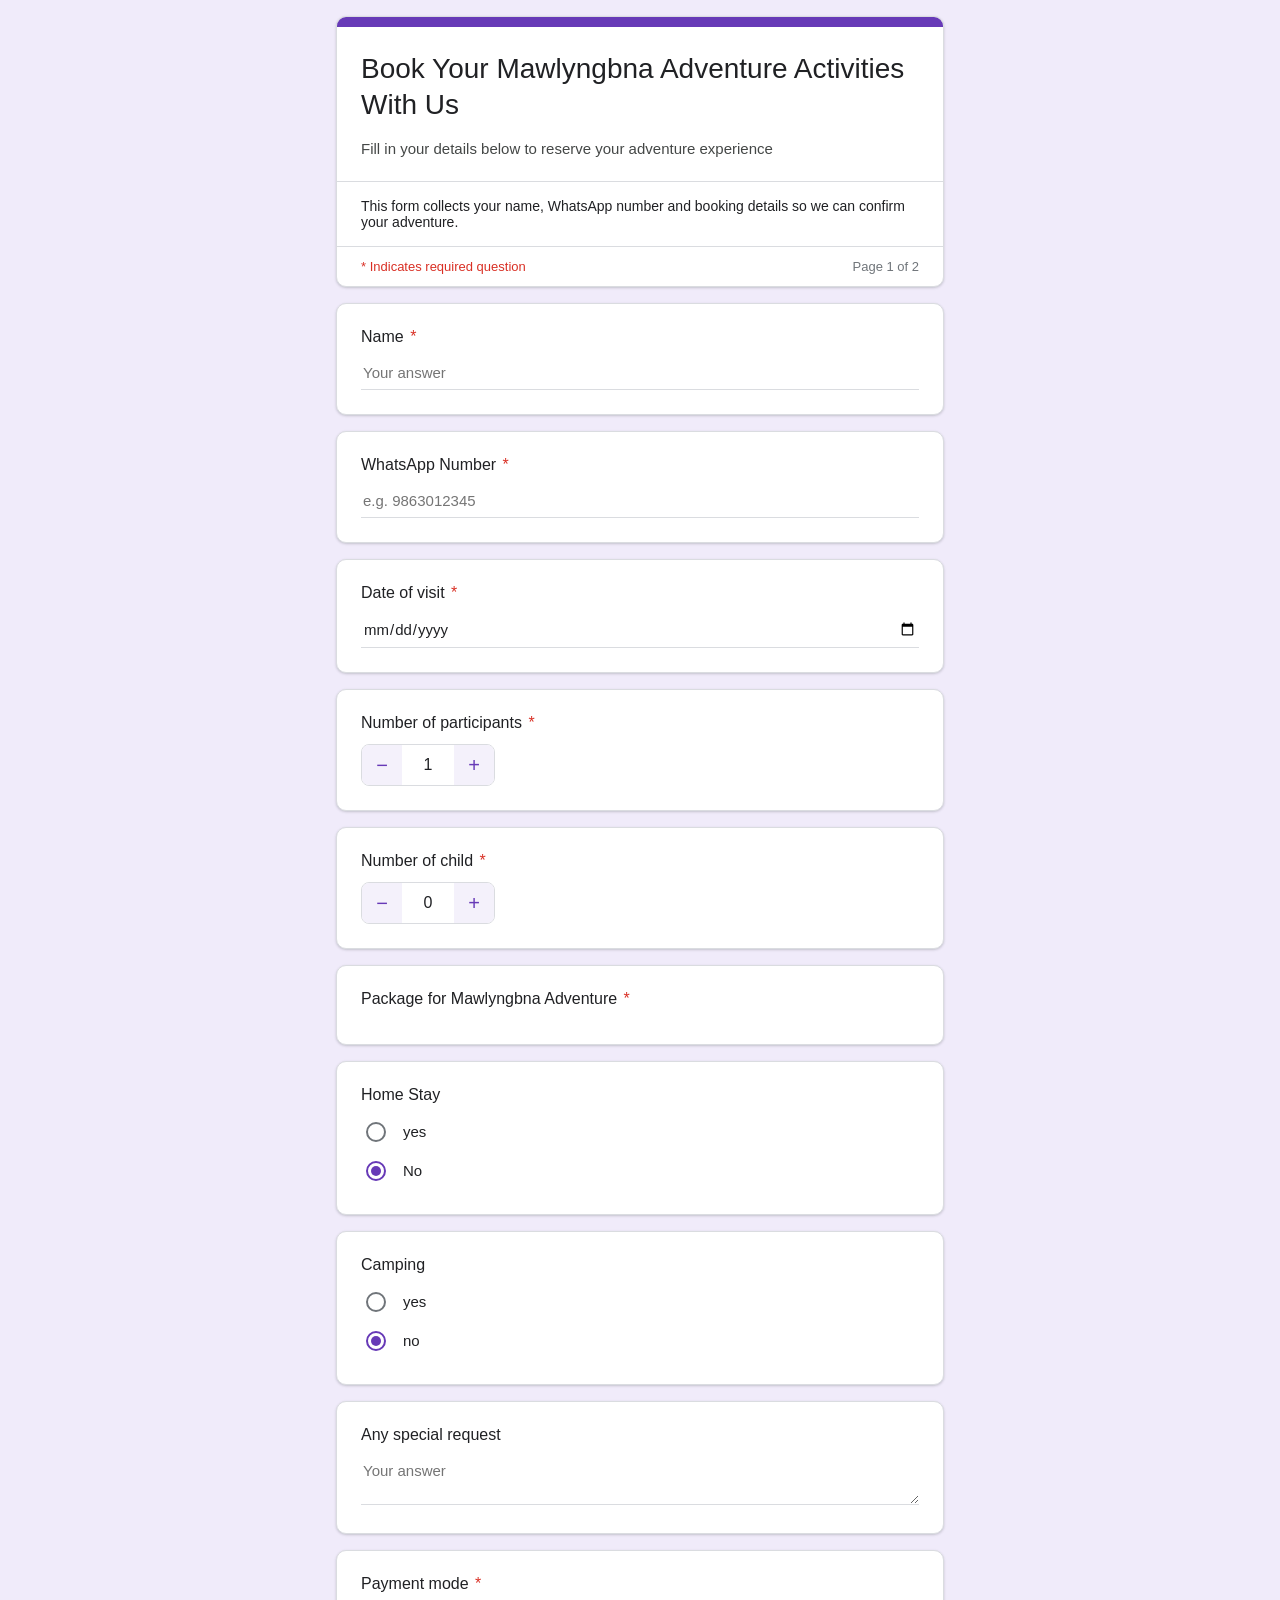
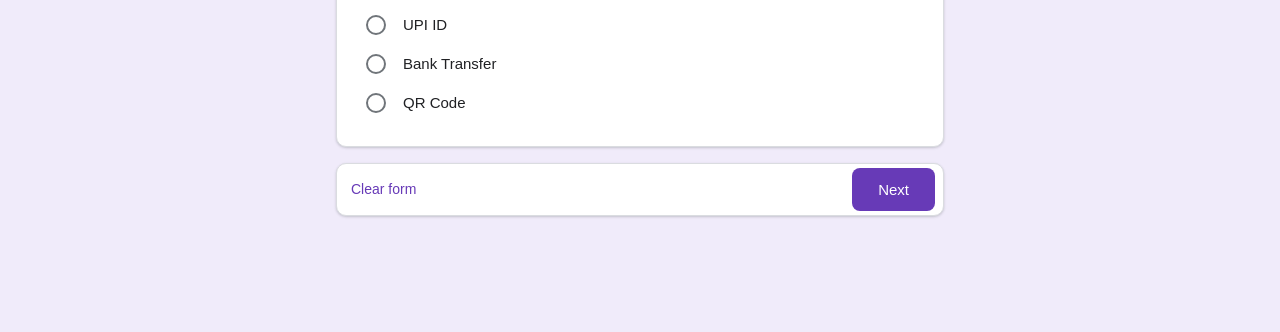
==== index.html @ 331230f9 "Add files via upload" ====
<!DOCTYPE html>
<html lang="en">
<head>
<meta charset="UTF-8">
<meta name="viewport" content="width=device-width, initial-scale=1.0">
<title>Book Your Mawlyngbna Adventure Activities With Us</title>
<link rel="stylesheet" href="style.css">
</head>
<body>

<div class="form-wrap">

  <!-- ===== Header card ===== -->
  <div class="card header-card">
    <div class="accent-bar"></div>
    <div class="card-body">
      <h1 id="formTitle">Book Your Mawlyngbna Adventure Activities With Us</h1>
      <p class="subtitle" id="formSubtitle">Fill in your details below to reserve your adventure experience</p>
    </div>
    <div class="account-row">
      This form collects your name, WhatsApp number and booking details so we can confirm your adventure.
    </div>
    <div class="required-note">
      <span>* Indicates required question</span>
      <span class="page-indicator" id="pageIndicator">Page 1 of 2</span>
    </div>
  </div>

  <form id="bookingForm">

    <!-- ================================================================
         PAGE 1 — visitor details, package, add-ons, payment mode choice
         ================================================================ -->
    <section class="page active" id="page-1" data-page="1">

      <!-- ===== Name ===== -->
      <div class="card">
        <div class="card-body">
          <label class="q-label" for="f_name">Name <span class="req">*</span></label>
          <input type="text" id="f_name" name="name" required placeholder="Your answer">
          <div class="field-error" id="err_name">Please enter your name.</div>
        </div>
      </div>

      <!-- ===== WhatsApp Number ===== -->
      <div class="card">
        <div class="card-body">
          <label class="q-label" for="f_whatsapp">WhatsApp Number <span class="req">*</span></label>
          <input type="tel" id="f_whatsapp" name="whatsapp" required placeholder="e.g. 9863012345" inputmode="numeric">
          <div class="field-error" id="err_whatsapp">Please enter a valid phone number (at least 10 digits).</div>
        </div>
      </div>

      <!-- ===== Date of visit ===== -->
      <div class="card">
        <div class="card-body">
          <label class="q-label" for="f_date">Date of visit <span class="req">*</span></label>
          <input type="date" id="f_date" name="date" required>
          <div class="field-error" id="err_date">Please choose a date.</div>
        </div>
      </div>

      <!-- ===== Number of participants ===== -->
      <div class="card">
        <div class="card-body">
          <label class="q-label">Number of participants <span class="req">*</span></label>
          <div class="stepper" data-stepper="participants" id="stepperParticipants">
            <button type="button" data-action="dec" aria-label="Decrease">&minus;</button>
            <input class="stepper-value" type="text" inputmode="numeric" id="f_participants" name="participants" value="1" readonly>
            <button type="button" data-action="inc" aria-label="Increase">&plus;</button>
          </div>
        </div>
      </div>

      <!-- ===== Number of child ===== -->
      <div class="card">
        <div class="card-body">
          <label class="q-label">Number of child <span class="req">*</span></label>
          <div class="stepper" data-stepper="children" id="stepperChildren">
            <button type="button" data-action="dec" aria-label="Decrease">&minus;</button>
            <input class="stepper-value" type="text" inputmode="numeric" id="f_children" name="children" value="0" readonly>
            <button type="button" data-action="inc" aria-label="Increase">&plus;</button>
          </div>
        </div>
      </div>

      <!-- ===== Package (rendered by JS from config) ===== -->
      <div class="card">
        <div class="card-body">
          <label class="q-label">Package for Mawlyngbna Adventure <span class="req">*</span></label>
          <div id="packageList"></div>
          <div class="field-error" id="err_package">Please select a package.</div>
        </div>
      </div>

      <!-- ===== Home stay (rendered by JS, hideable) ===== -->
      <div class="card" id="homestayCard">
        <div class="card-body">
          <label class="q-label" id="homestayTitle">Home Stay</label>
          <div class="q-note" id="homestayNote"></div>
          <div class="choice-row"><input type="radio" name="homestay" value="yes" id="hs_yes"><label for="hs_yes">yes</label></div>
          <div class="choice-row"><input type="radio" name="homestay" value="no" id="hs_no" checked><label for="hs_no">No</label></div>
        </div>
      </div>

      <!-- ===== Camping (rendered by JS, hideable) ===== -->
      <div class="card" id="campingCard">
        <div class="card-body">
          <label class="q-label" id="campingTitle">Camping</label>
          <div class="q-note" id="campingNote"></div>
          <div class="choice-row"><input type="radio" name="camping" value="yes" id="cp_yes"><label for="cp_yes">yes</label></div>
          <div class="choice-row"><input type="radio" name="camping" value="no" id="cp_no" checked><label for="cp_no">no</label></div>
        </div>
      </div>

      <!-- ===== Special request ===== -->
      <div class="card">
        <div class="card-body">
          <label class="q-label" for="f_special">Any special request</label>
          <textarea id="f_special" name="special" rows="2" placeholder="Your answer"></textarea>
        </div>
      </div>

      <!-- ===== Payment mode (choice only — details shown on next page) ===== -->
      <div class="card">
        <div class="card-body">
          <label class="q-label">Payment mode <span class="req">*</span></label>
          <div class="choice-row"><input type="radio" name="paymentMode" value="upi" id="pm_upi"><label for="pm_upi">UPI ID</label></div>
          <div class="choice-row"><input type="radio" name="paymentMode" value="bank" id="pm_bank"><label for="pm_bank">Bank Transfer</label></div>
          <div class="choice-row"><input type="radio" name="paymentMode" value="qr" id="pm_qr"><label for="pm_qr">QR Code</label></div>
          <div class="field-error" id="err_payment">Please select a payment mode.</div>
        </div>
      </div>

      <!-- ===== Page 1 navigation ===== -->
      <div class="card">
        <div class="card-body footer-bar">
          <button type="button" class="clear-link" id="clearFormBtn">Clear form</button>
          <button type="button" class="btn-confirm" id="nextBtn">Next</button>
        </div>
      </div>

    </section>

    <!-- ================================================================
         PAGE 2 — branches by the payment mode chosen on page 1;
         shows only that method's details + the live total.
         ================================================================ -->
    <section class="page" id="page-2" data-page="2">

      <div class="card">
        <div class="card-body">
          <label class="q-label" id="page2Title">Payment</label>

          <!-- UPI detail -->
          <div class="pay-detail" id="detailUpi" hidden>
            <div class="pay-detail-head">UPI ID</div>
            <div class="pay-detail-body">
              <div class="pay-row">
                <span>UPI ID : <span class="val" id="upiIdText"></span></span>
                <button type="button" class="copy-btn" data-copy-target="upiIdText">Copy</button>
              </div>
            </div>
          </div>

          <!-- Bank detail -->
          <div class="pay-detail" id="detailBank" hidden>
            <div class="pay-detail-head">Bank Transfer</div>
            <div class="pay-detail-body">
              <div class="pay-row">
                <span>Account : <span class="val" id="bankAccText"></span></span>
                <button type="button" class="copy-btn" data-copy-target="bankAccText">Copy</button>
              </div>
              <div class="pay-row">
                <span>IFSC : <span class="val" id="bankIfscText"></span></span>
                <button type="button" class="copy-btn" data-copy-target="bankIfscText">Copy</button>
              </div>
            </div>
          </div>

          <!-- QR detail -->
          <div class="pay-detail" id="detailQr" hidden>
            <div class="pay-detail-head">QR Code</div>
            <div class="pay-detail-body">
              <p style="margin-top:0;">scan and pay</p>
              <div class="qr-box">
                <img id="qrImage" src="" alt="Payment QR code">
                <div style="margin-top:12px; display:flex; justify-content:center; gap:10px; flex-wrap:wrap;">
                  <button type="button" class="dl-btn" id="qrDownloadBtn">Download QR</button>
                  <button type="button" class="copy-btn" data-copy-target="upiIdText2">Copy UPI ID</button>
                </div>
                <span class="val" id="upiIdText2" style="display:none;"></span>
              </div>
            </div>
          </div>
        </div>
      </div>

      <!-- ===== Live total ===== -->
      <div class="card total-card">
        <div class="card-body">
          <label class="q-label" style="margin-bottom:6px;">Estimated total</label>
          <div id="totalBreakdown" class="total-breakdown"></div>
          <div class="total-line">
            <span>Total</span>
            <span id="totalAmount">&#8377;0</span>
          </div>
          <div class="q-note" style="margin-top:10px;">Final amount will be confirmed with you on WhatsApp.</div>
        </div>
      </div>

      <!-- ===== Page 2 navigation ===== -->
      <div class="card">
        <div class="card-body footer-bar">
          <button type="button" class="btn-back" id="backBtn">Back</button>
          <button type="submit" class="btn-confirm" id="submitBtn">Submit</button>
        </div>
      </div>

    </section>

  </form>
</div>

<div class="toast" id="toast"></div>

<!-- Invisible corner tap-zone: tap it 5 times to open the admin dashboard -->
<div class="admin-trigger" id="adminTrigger" title=""></div>

<script src="config.js"></script>
<script src="app.js"></script>
</body>
</html>
---- style.css ----
/* ============================================================
   MAWLYNGBNA ADVENTURE — STYLES
   Visually matches the Google Form screenshots:
   lavender page background, white rounded cards, violet
   accent bar + accent color, circular radio/checkbox controls.
   ============================================================ */

:root {
  --page-bg: #f0ebfa;
  --card-bg: #ffffff;
  --accent: #673ab7;
  --accent-dark: #5c33a8;
  --text-primary: #202124;
  --text-secondary: #444746;
  --text-muted: #70757a;
  --border: #dadce0;
  --required: #d93025;
  --radius: 10px;
  --shadow: 0 1px 3px rgba(60,64,67,0.15), 0 1px 2px rgba(60,64,67,0.10);
}

* { box-sizing: border-box; }

body {
  margin: 0;
  background: var(--page-bg);
  font-family: "Google Sans", Roboto, Arial, "Segoe UI", sans-serif;
  color: var(--text-primary);
  padding-bottom: 40px;
}

.form-wrap {
  max-width: 640px;
  margin: 0 auto;
  padding: 16px 16px 60px;
}

/* ---------- Cards ---------- */
.card {
  background: var(--card-bg);
  border: 1px solid var(--border);
  border-radius: var(--radius);
  box-shadow: var(--shadow);
  margin-bottom: 16px;
  overflow: hidden;
}

.card-body { padding: 24px 24px 24px; }

/* ---------- Header card ---------- */
.header-card .accent-bar {
  height: 10px;
  background: var(--accent);
}
.header-card h1 {
  font-size: 28px;
  line-height: 1.3;
  font-weight: 400;
  margin: 0 0 16px;
}
.header-card p.subtitle {
  font-size: 15px;
  color: var(--text-secondary);
  margin: 0;
}
.account-row {
  border-top: 1px solid var(--border);
  padding: 16px 24px;
  font-size: 14px;
}
.account-row .email { font-weight: 500; }
.account-row a { color: var(--accent); text-decoration: none; margin-left: 6px; }
.required-note {
  border-top: 1px solid var(--border);
  padding: 12px 24px;
  font-size: 13px;
  color: var(--required);
  display: flex;
  align-items: center;
  justify-content: space-between;
  gap: 12px;
}
.page-indicator {
  color: var(--text-muted);
  font-weight: 500;
  white-space: nowrap;
}

/* ---------- Multi-page flow ---------- */
.page { display: none; }
.page.active { display: block; }

/* ---------- Question labels ---------- */
.q-label {
  font-size: 16px;
  font-weight: 400;
  margin-bottom: 12px;
  display: block;
}
.q-label .req { color: var(--required); margin-left: 2px; }
.q-note {
  font-size: 14px;
  color: var(--text-muted);
  margin: -6px 0 14px;
  white-space: pre-line;
}

/* ---------- Text inputs ---------- */
input[type="text"],
input[type="tel"],
input[type="date"],
input[type="number"],
textarea {
  width: 100%;
  border: none;
  border-bottom: 1px solid var(--border);
  padding: 6px 2px 8px;
  font-size: 15px;
  font-family: inherit;
  background: transparent;
  color: var(--text-primary);
}
input:focus, textarea:focus {
  outline: none;
  border-bottom: 2px solid var(--accent);
  padding-bottom: 7px;
}
input.invalid { border-bottom: 2px solid var(--required); }
.field-error {
  color: var(--required);
  font-size: 12px;
  margin-top: 6px;
  display: none;
}
.field-error.show { display: block; }
textarea { resize: vertical; min-height: 40px; }

/* ---------- Radio / choice rows ---------- */
.choice-row {
  display: flex;
  align-items: flex-start;
  gap: 14px;
  padding: 9px 0;
  cursor: pointer;
}
.choice-row input[type="radio"],
.choice-row input[type="checkbox"] {
  appearance: none;
  -webkit-appearance: none;
  width: 20px;
  height: 20px;
  min-width: 20px;
  border: 2px solid var(--text-muted);
  border-radius: 50%;
  margin-top: 1px;
  cursor: pointer;
  position: relative;
  transition: border-color .15s;
}
.choice-row input[type="checkbox"] { border-radius: 4px; }
.choice-row input[type="radio"]:checked,
.choice-row input[type="checkbox"]:checked {
  border-color: var(--accent);
}
.choice-row input[type="radio"]:checked::after {
  content: "";
  position: absolute;
  inset: 3px;
  border-radius: 50%;
  background: var(--accent);
}
.choice-row input[type="checkbox"]:checked::after {
  content: "";
  position: absolute;
  left: 5px; top: 1px;
  width: 6px; height: 11px;
  border: solid var(--accent);
  border-width: 0 2px 2px 0;
  transform: rotate(45deg);
}
.choice-row label {
  font-size: 15px;
  line-height: 1.4;
  cursor: pointer;
}
.choice-price { color: var(--text-muted); }

/* ---------- Stepper (+ / -) ---------- */
.stepper {
  display: inline-flex;
  align-items: center;
  gap: 0;
  border: 1px solid var(--border);
  border-radius: 8px;
  overflow: hidden;
}
.stepper button {
  width: 40px;
  height: 40px;
  border: none;
  background: #f4f1fb;
  color: var(--accent);
  font-size: 20px;
  cursor: pointer;
  line-height: 1;
}
.stepper button:hover { background: #e6def8; }
.stepper button:disabled { color: var(--border); cursor: not-allowed; background: #f4f1fb; }
.stepper .stepper-value {
  width: 52px;
  text-align: center;
  font-size: 16px;
  border: none;
  padding: 0;
}
.stepper .stepper-value:focus { outline: none; }

/* ---------- Payment detail box ---------- */
.pay-detail {
  border-top: 4px solid var(--accent);
  border-radius: var(--radius);
  overflow: hidden;
  margin-top: 18px;
  border: 1px solid var(--border);
  border-top: 4px solid var(--accent);
}
.pay-detail-head {
  background: var(--accent);
  color: #fff;
  padding: 14px 20px;
  font-size: 15px;
  font-weight: 500;
}
.pay-detail-body { padding: 18px 20px; font-size: 15px; }
.pay-row {
  display: flex;
  align-items: center;
  justify-content: space-between;
  gap: 10px;
  padding: 6px 0;
  flex-wrap: wrap;
}
.pay-row .val { font-family: "Roboto Mono", monospace; font-style: italic; word-break: break-all; }
.copy-btn, .dl-btn {
  border: 1px solid var(--accent);
  color: var(--accent);
  background: #fff;
  border-radius: 6px;
  padding: 6px 12px;
  font-size: 13px;
  cursor: pointer;
  white-space: nowrap;
  display: inline-flex;
  align-items: center;
  gap: 6px;
}
.copy-btn:hover, .dl-btn:hover { background: #f4f1fb; }
.copy-btn.copied { background: var(--accent); color: #fff; }
.qr-box { text-align: center; margin-top: 8px; }
.qr-box img {
  max-width: 220px;
  width: 100%;
  border-radius: 8px;
  border: 1px solid var(--border);
}

/* ---------- Live total card ---------- */
.total-card { border: 1px solid var(--accent); }
.total-breakdown {
  font-size: 14px;
  color: var(--text-secondary);
}
.total-breakdown .b-row {
  display: flex;
  justify-content: space-between;
  gap: 10px;
  padding: 4px 0;
}
.total-breakdown .b-row .amt { color: var(--text-primary); }
.total-breakdown .b-empty { color: var(--text-muted); font-style: italic; }
.total-line {
  display: flex;
  justify-content: space-between;
  align-items: baseline;
  border-top: 1px solid var(--border);
  margin-top: 10px;
  padding-top: 10px;
  font-size: 20px;
  font-weight: 500;
  color: var(--accent);
}

/* ---------- Footer buttons ---------- */
.footer-bar {
  display: flex;
  align-items: center;
  justify-content: space-between;
  padding: 4px 8px;
}
.btn-confirm {
  background: var(--accent);
  color: #fff;
  border: none;
  border-radius: 8px;
  padding: 13px 26px;
  font-size: 15px;
  font-weight: 500;
  cursor: pointer;
  display: inline-flex;
  align-items: center;
  gap: 8px;
}
.btn-confirm:hover { background: var(--accent-dark); }
.btn-confirm:disabled { background: #c9c2df; cursor: not-allowed; }
.clear-link {
  color: var(--accent);
  font-size: 14px;
  background: none;
  border: none;
  cursor: pointer;
}
.btn-back {
  color: var(--accent);
  font-size: 15px;
  font-weight: 500;
  background: none;
  border: none;
  padding: 13px 10px;
  cursor: pointer;
  border-radius: 8px;
}
.btn-back:hover { background: #f4f1fb; }

/* ---------- Toast ---------- */
.toast {
  position: fixed;
  bottom: 24px;
  left: 50%;
  transform: translateX(-50%) translateY(20px);
  background: #323232;
  color: #fff;
  padding: 12px 20px;
  border-radius: 6px;
  font-size: 14px;
  opacity: 0;
  pointer-events: none;
  transition: opacity .2s, transform .2s;
  z-index: 999;
}
.toast.show { opacity: 1; transform: translateX(-50%) translateY(0); }

/* ---------- Admin trigger (hidden in plain sight) ---------- */
.admin-trigger {
  position: fixed;
  bottom: 6px;
  right: 6px;
  width: 34px;
  height: 34px;
  opacity: 0;
  cursor: default;
  z-index: 10;
}

@media (max-width: 480px) {
  .card-body { padding: 20px 18px; }
  .header-card h1 { font-size: 22px; }
}
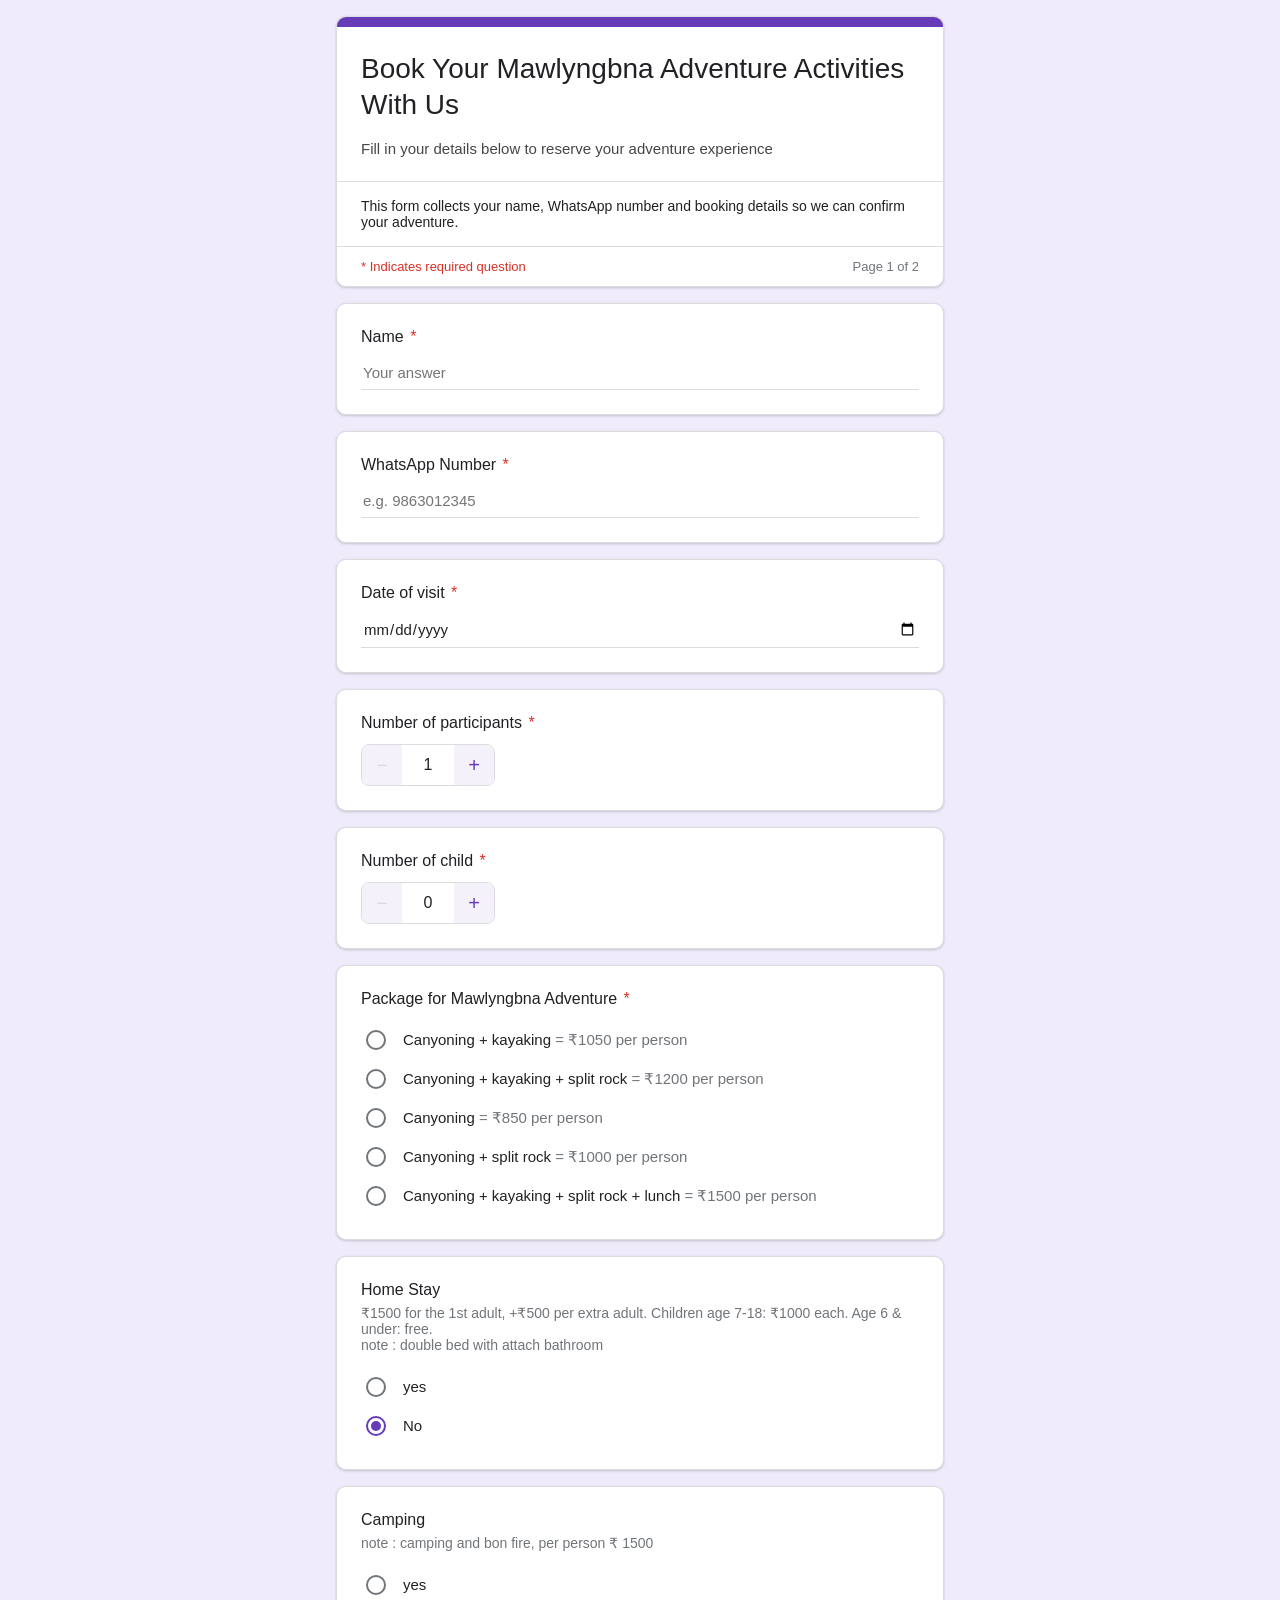
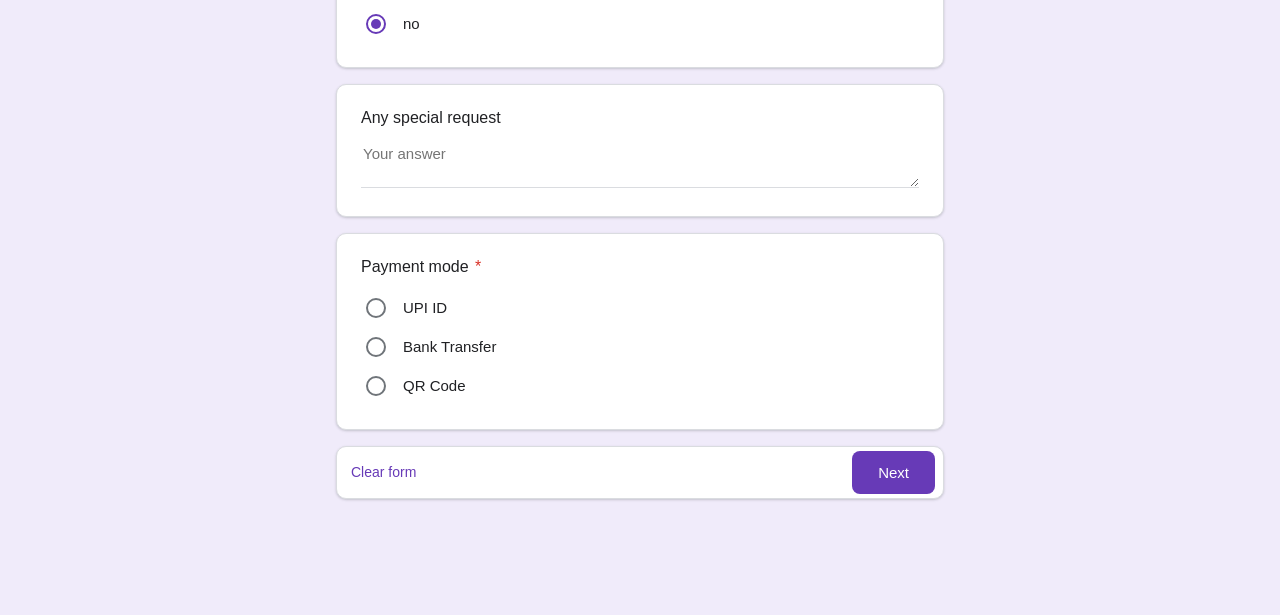
==== commit 6100fd8a: "Add files via upload" ====
--- a/index.html
+++ b/index.html
@@ -81,6 +81,10 @@
             <input class="stepper-value" type="text" inputmode="numeric" id="f_children" name="children" value="0" readonly>
             <button type="button" data-action="inc" aria-label="Increase">&plus;</button>
           </div>
+          <div class="child-ages-wrap" id="childAgesWrap" hidden>
+            <div class="q-note">Age of each child (needed to work out Home Stay pricing)</div>
+            <div id="childAgesList"></div>
+          </div>
         </div>
       </div>
 
--- a/style.css
+++ b/style.css
@@ -215,6 +215,32 @@
 }
 .stepper .stepper-value:focus { outline: none; }
 
+/* ---------- Per-child age inputs ---------- */
+.child-ages-wrap { margin-top: 14px; }
+.child-ages-wrap .q-note { margin: 0 0 10px; }
+.child-age-row {
+  display: flex;
+  align-items: center;
+  gap: 10px;
+  margin-bottom: 8px;
+}
+.child-age-row label {
+  font-size: 14px;
+  color: var(--text-secondary);
+  min-width: 82px;
+}
+.child-age-row input[type="number"] {
+  width: 80px;
+  flex: none;
+  border: 1px solid var(--border);
+  border-radius: 6px;
+  padding: 6px 8px;
+}
+.child-age-row input[type="number"]:focus {
+  border: 1px solid var(--accent);
+  padding: 6px 8px;
+}
+
 /* ---------- Payment detail box ---------- */
 .pay-detail {
   border-top: 4px solid var(--accent);
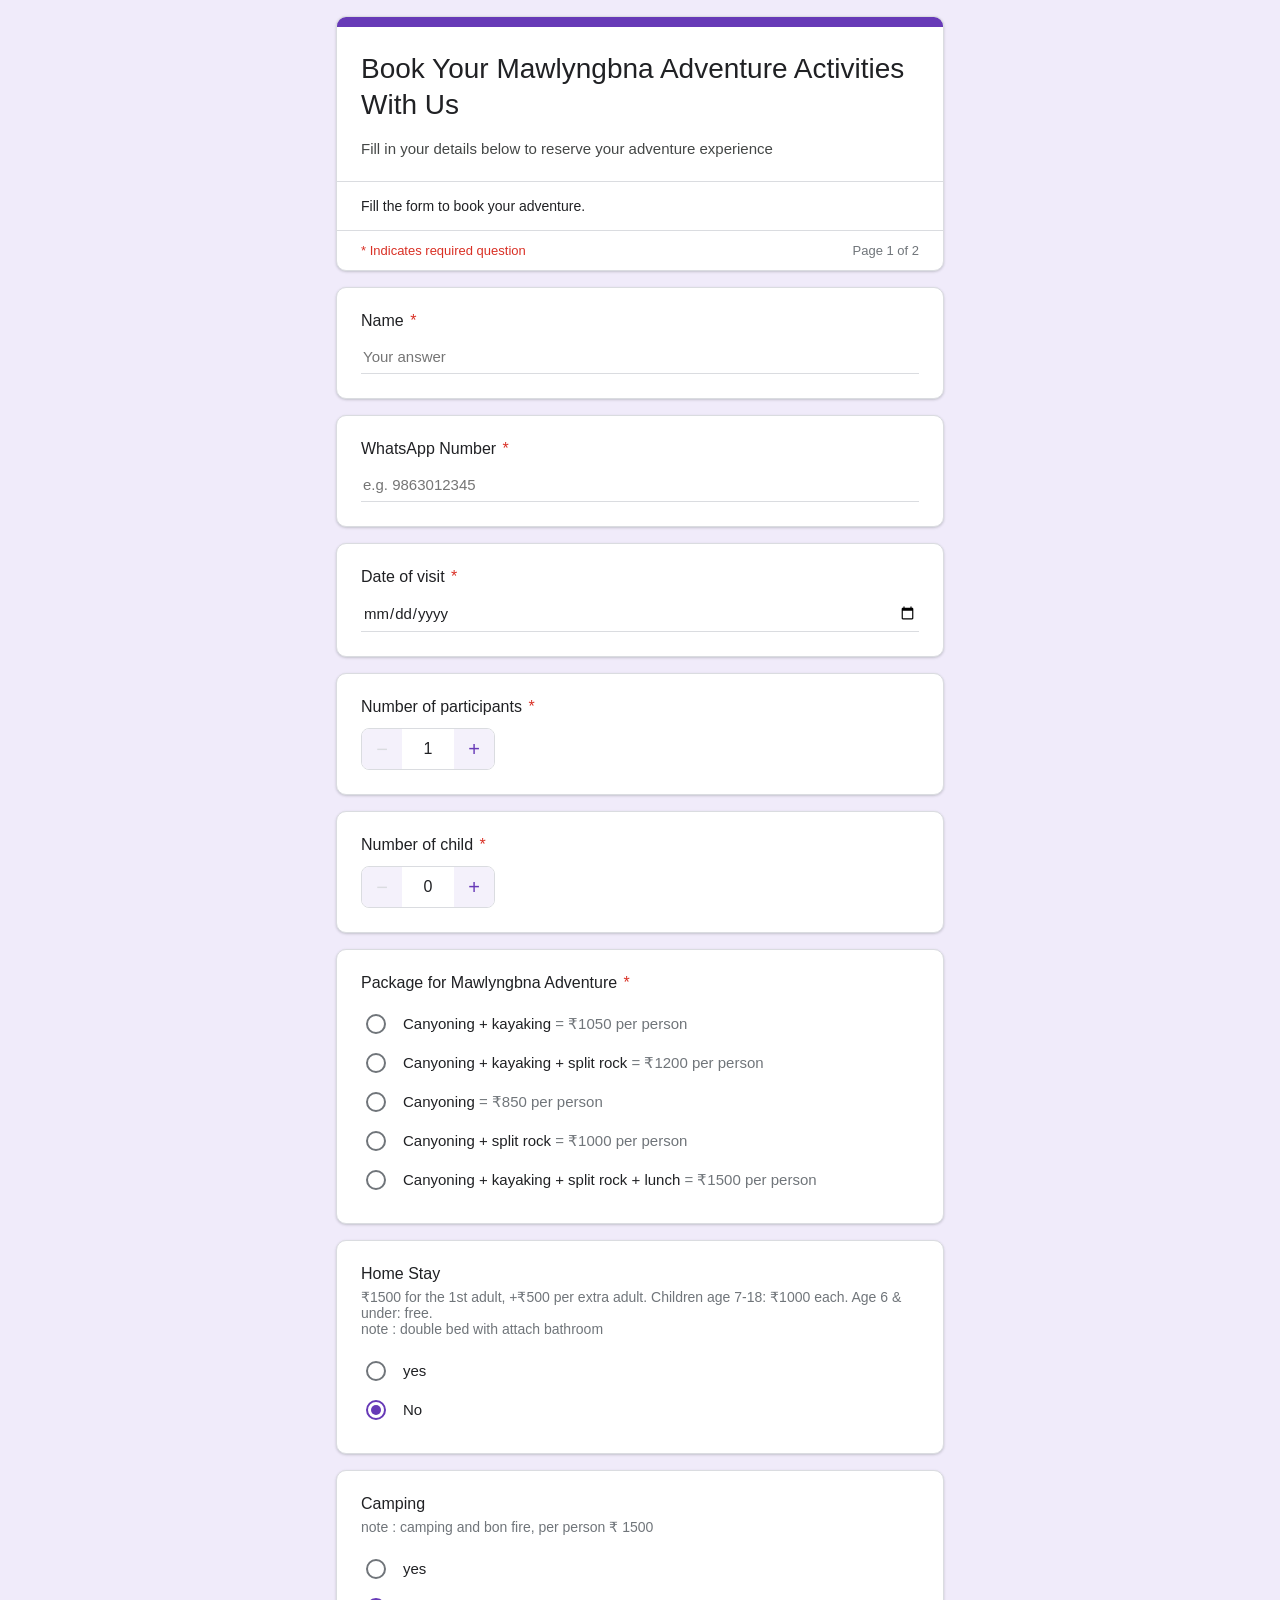
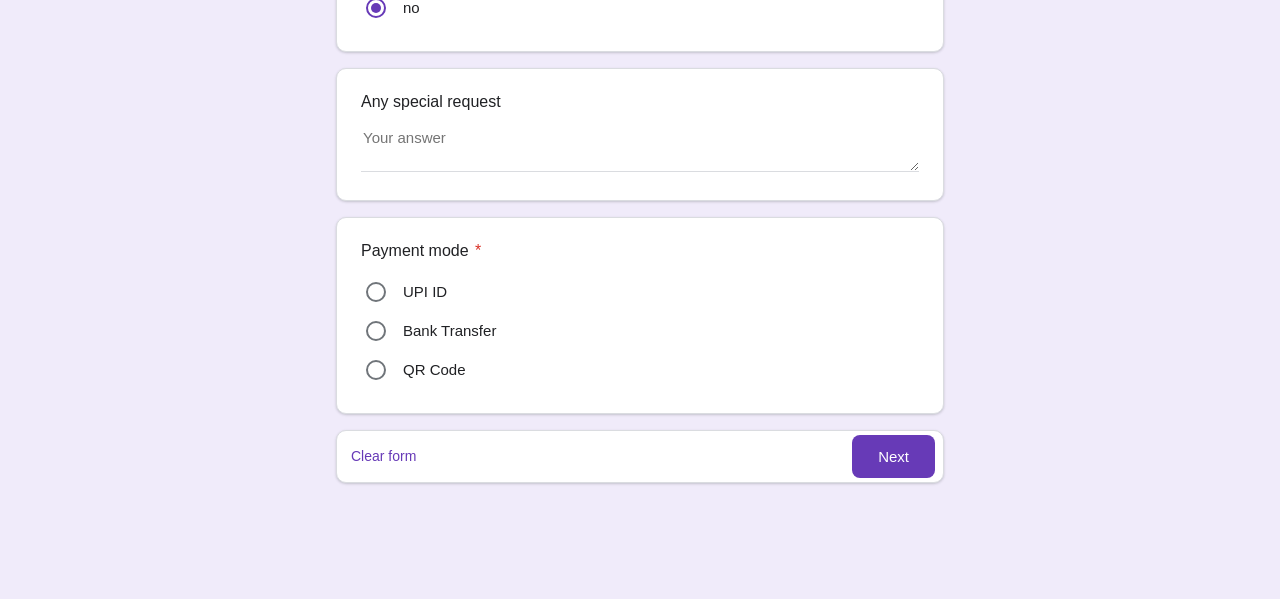
==== commit 178fb78f: "Update index.html" ====
--- a/index.html
+++ b/index.html
@@ -18,7 +18,7 @@
       <p class="subtitle" id="formSubtitle">Fill in your details below to reserve your adventure experience</p>
     </div>
     <div class="account-row">
-      This form collects your name, WhatsApp number and booking details so we can confirm your adventure.
+      Fill the form to book your adventure.
     </div>
     <div class="required-note">
       <span>* Indicates required question</span>
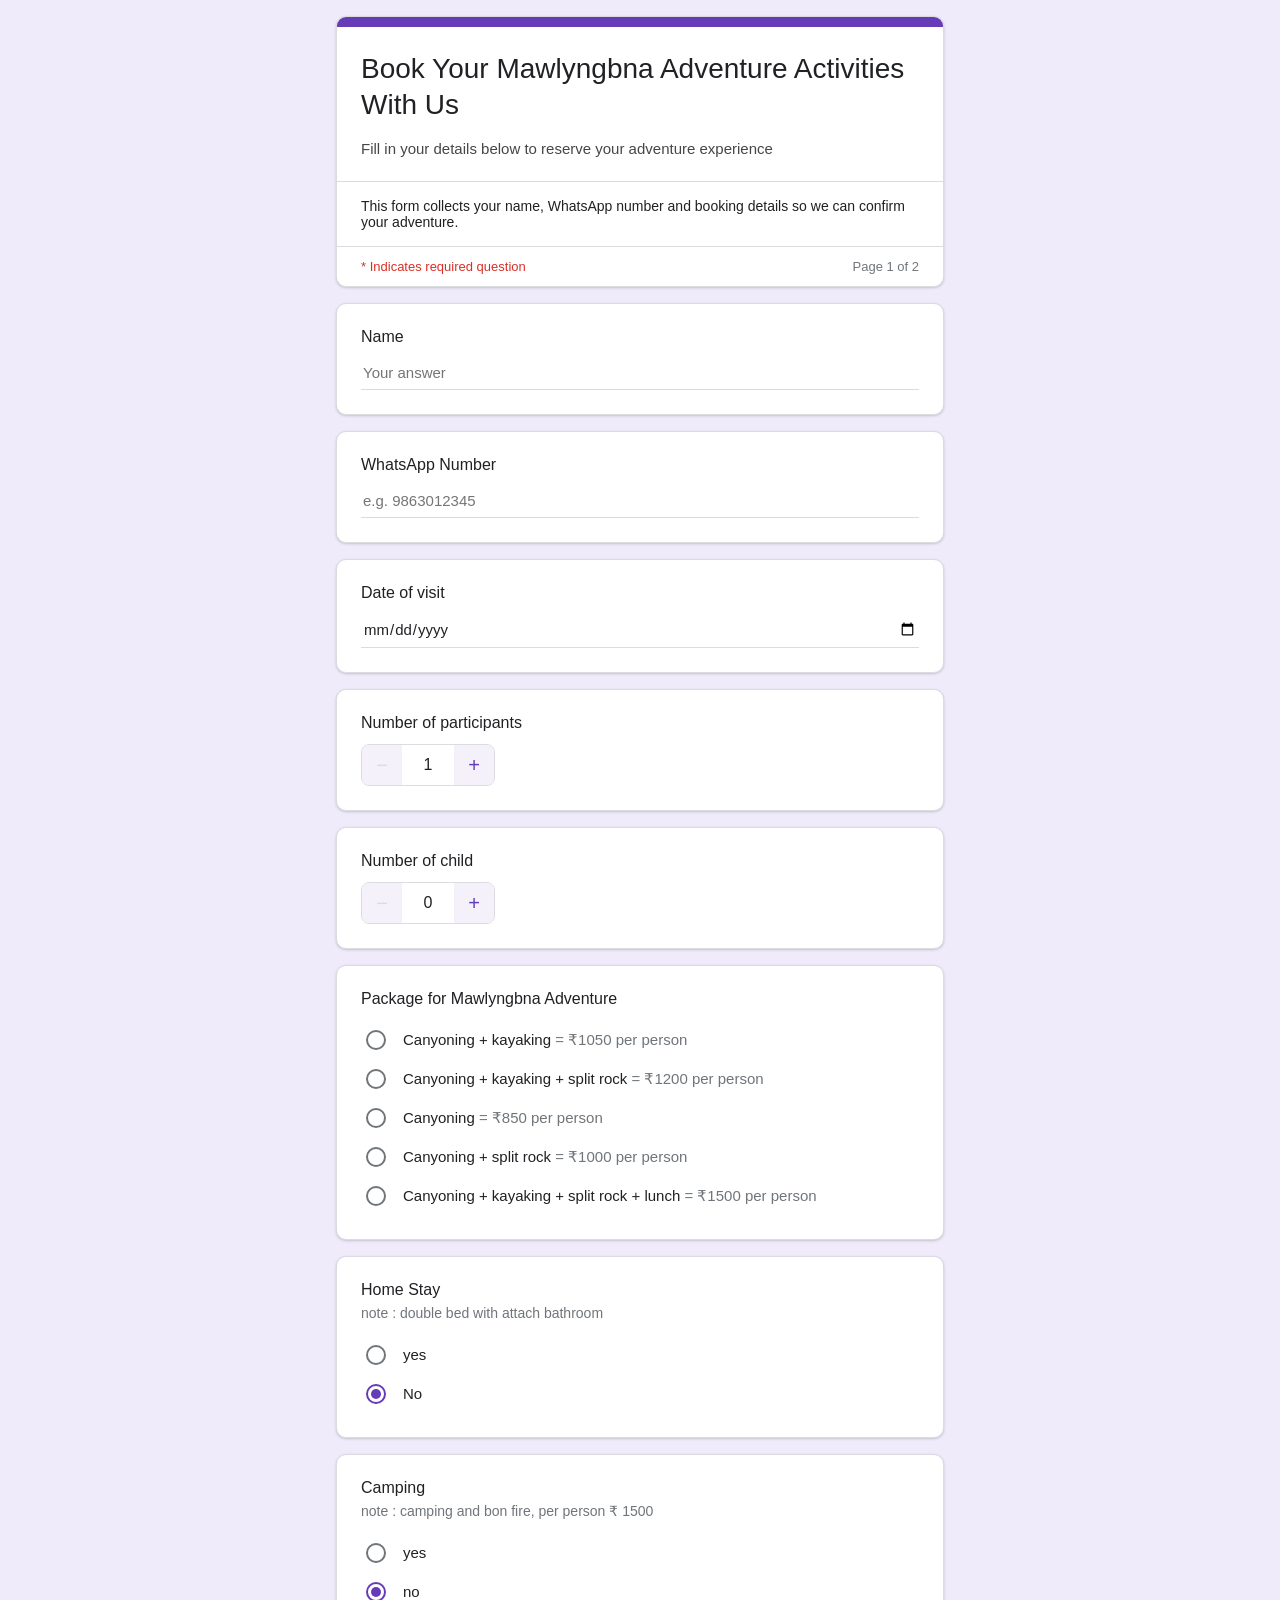
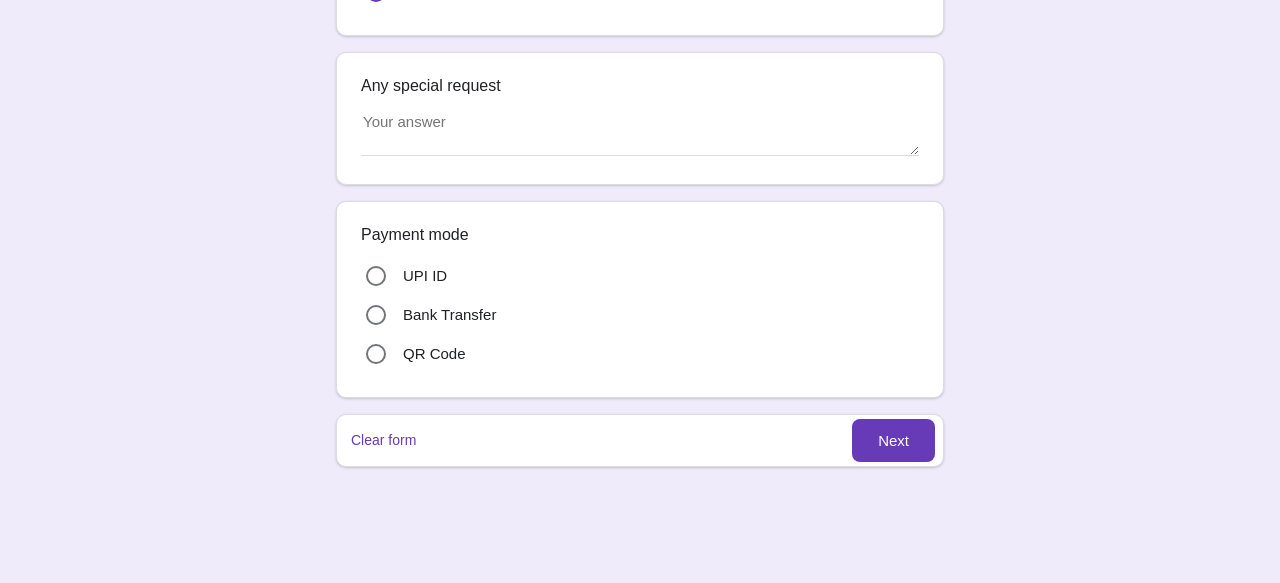
==== commit 24fdf3a1: "Add files via upload" ====
--- a/index.html
+++ b/index.html
@@ -17,12 +17,10 @@
       <h1 id="formTitle">Book Your Mawlyngbna Adventure Activities With Us</h1>
       <p class="subtitle" id="formSubtitle">Fill in your details below to reserve your adventure experience</p>
     </div>
-    <div class="account-row">
-      Fill the form to book your adventure.
-    </div>
+    <div class="account-row" id="topNote"></div>
     <div class="required-note">
-      <span>* Indicates required question</span>
-      <span class="page-indicator" id="pageIndicator">Page 1 of 2</span>
+      <span id="requiredNote"></span>
+      <span class="page-indicator" id="pageIndicator"></span>
     </div>
   </div>
 
@@ -36,34 +34,34 @@
       <!-- ===== Name ===== -->
       <div class="card">
         <div class="card-body">
-          <label class="q-label" for="f_name">Name <span class="req">*</span></label>
-          <input type="text" id="f_name" name="name" required placeholder="Your answer">
-          <div class="field-error" id="err_name">Please enter your name.</div>
+          <label class="q-label" for="f_name" id="nameLabel"></label>
+          <input type="text" id="f_name" name="name" required>
+          <div class="field-error" id="err_name"></div>
         </div>
       </div>
 
       <!-- ===== WhatsApp Number ===== -->
       <div class="card">
         <div class="card-body">
-          <label class="q-label" for="f_whatsapp">WhatsApp Number <span class="req">*</span></label>
-          <input type="tel" id="f_whatsapp" name="whatsapp" required placeholder="e.g. 9863012345" inputmode="numeric">
-          <div class="field-error" id="err_whatsapp">Please enter a valid phone number (at least 10 digits).</div>
+          <label class="q-label" for="f_whatsapp" id="whatsappLabel"></label>
+          <input type="tel" id="f_whatsapp" name="whatsapp" required inputmode="numeric">
+          <div class="field-error" id="err_whatsapp"></div>
         </div>
       </div>
 
       <!-- ===== Date of visit ===== -->
       <div class="card">
         <div class="card-body">
-          <label class="q-label" for="f_date">Date of visit <span class="req">*</span></label>
+          <label class="q-label" for="f_date" id="dateLabel"></label>
           <input type="date" id="f_date" name="date" required>
-          <div class="field-error" id="err_date">Please choose a date.</div>
+          <div class="field-error" id="err_date"></div>
         </div>
       </div>
 
       <!-- ===== Number of participants ===== -->
       <div class="card">
         <div class="card-body">
-          <label class="q-label">Number of participants <span class="req">*</span></label>
+          <label class="q-label" id="participantsLabel"></label>
           <div class="stepper" data-stepper="participants" id="stepperParticipants">
             <button type="button" data-action="dec" aria-label="Decrease">&minus;</button>
             <input class="stepper-value" type="text" inputmode="numeric" id="f_participants" name="participants" value="1" readonly>
@@ -75,14 +73,14 @@
       <!-- ===== Number of child ===== -->
       <div class="card">
         <div class="card-body">
-          <label class="q-label">Number of child <span class="req">*</span></label>
+          <label class="q-label" id="childrenLabel"></label>
           <div class="stepper" data-stepper="children" id="stepperChildren">
             <button type="button" data-action="dec" aria-label="Decrease">&minus;</button>
             <input class="stepper-value" type="text" inputmode="numeric" id="f_children" name="children" value="0" readonly>
             <button type="button" data-action="inc" aria-label="Increase">&plus;</button>
           </div>
           <div class="child-ages-wrap" id="childAgesWrap" hidden>
-            <div class="q-note">Age of each child (needed to work out Home Stay pricing)</div>
+            <div class="q-note" id="childAgeNote"></div>
             <div id="childAgesList"></div>
           </div>
         </div>
@@ -91,9 +89,9 @@
       <!-- ===== Package (rendered by JS from config) ===== -->
       <div class="card">
         <div class="card-body">
-          <label class="q-label">Package for Mawlyngbna Adventure <span class="req">*</span></label>
+          <label class="q-label" id="packageQuestionLabel"></label>
           <div id="packageList"></div>
-          <div class="field-error" id="err_package">Please select a package.</div>
+          <div class="field-error" id="err_package"></div>
         </div>
       </div>
 
@@ -102,8 +100,8 @@
         <div class="card-body">
           <label class="q-label" id="homestayTitle">Home Stay</label>
           <div class="q-note" id="homestayNote"></div>
-          <div class="choice-row"><input type="radio" name="homestay" value="yes" id="hs_yes"><label for="hs_yes">yes</label></div>
-          <div class="choice-row"><input type="radio" name="homestay" value="no" id="hs_no" checked><label for="hs_no">No</label></div>
+          <div class="choice-row"><input type="radio" name="homestay" value="yes" id="hs_yes"><label for="hs_yes" id="hs_yes_label"></label></div>
+          <div class="choice-row"><input type="radio" name="homestay" value="no" id="hs_no" checked><label for="hs_no" id="hs_no_label"></label></div>
         </div>
       </div>
 
@@ -112,35 +110,35 @@
         <div class="card-body">
           <label class="q-label" id="campingTitle">Camping</label>
           <div class="q-note" id="campingNote"></div>
-          <div class="choice-row"><input type="radio" name="camping" value="yes" id="cp_yes"><label for="cp_yes">yes</label></div>
-          <div class="choice-row"><input type="radio" name="camping" value="no" id="cp_no" checked><label for="cp_no">no</label></div>
+          <div class="choice-row"><input type="radio" name="camping" value="yes" id="cp_yes"><label for="cp_yes" id="cp_yes_label"></label></div>
+          <div class="choice-row"><input type="radio" name="camping" value="no" id="cp_no" checked><label for="cp_no" id="cp_no_label"></label></div>
         </div>
       </div>
 
       <!-- ===== Special request ===== -->
       <div class="card">
         <div class="card-body">
-          <label class="q-label" for="f_special">Any special request</label>
-          <textarea id="f_special" name="special" rows="2" placeholder="Your answer"></textarea>
+          <label class="q-label" for="f_special" id="specialLabel"></label>
+          <textarea id="f_special" name="special" rows="2"></textarea>
         </div>
       </div>
 
       <!-- ===== Payment mode (choice only — details shown on next page) ===== -->
       <div class="card">
         <div class="card-body">
-          <label class="q-label">Payment mode <span class="req">*</span></label>
-          <div class="choice-row"><input type="radio" name="paymentMode" value="upi" id="pm_upi"><label for="pm_upi">UPI ID</label></div>
-          <div class="choice-row"><input type="radio" name="paymentMode" value="bank" id="pm_bank"><label for="pm_bank">Bank Transfer</label></div>
-          <div class="choice-row"><input type="radio" name="paymentMode" value="qr" id="pm_qr"><label for="pm_qr">QR Code</label></div>
-          <div class="field-error" id="err_payment">Please select a payment mode.</div>
+          <label class="q-label" id="paymentModeLabel"></label>
+          <div class="choice-row"><input type="radio" name="paymentMode" value="upi" id="pm_upi"><label for="pm_upi" id="pm_upi_label"></label></div>
+          <div class="choice-row"><input type="radio" name="paymentMode" value="bank" id="pm_bank"><label for="pm_bank" id="pm_bank_label"></label></div>
+          <div class="choice-row"><input type="radio" name="paymentMode" value="qr" id="pm_qr"><label for="pm_qr" id="pm_qr_label"></label></div>
+          <div class="field-error" id="err_payment"></div>
         </div>
       </div>
 
       <!-- ===== Page 1 navigation ===== -->
       <div class="card">
         <div class="card-body footer-bar">
-          <button type="button" class="clear-link" id="clearFormBtn">Clear form</button>
-          <button type="button" class="btn-confirm" id="nextBtn">Next</button>
+          <button type="button" class="clear-link" id="clearFormBtn"></button>
+          <button type="button" class="btn-confirm" id="nextBtn"></button>
         </div>
       </div>
 
@@ -154,44 +152,44 @@
 
       <div class="card">
         <div class="card-body">
-          <label class="q-label" id="page2Title">Payment</label>
+          <label class="q-label" id="page2Title"></label>
 
           <!-- UPI detail -->
           <div class="pay-detail" id="detailUpi" hidden>
-            <div class="pay-detail-head">UPI ID</div>
+            <div class="pay-detail-head" id="payUpiHeading"></div>
             <div class="pay-detail-body">
               <div class="pay-row">
-                <span>UPI ID : <span class="val" id="upiIdText"></span></span>
-                <button type="button" class="copy-btn" data-copy-target="upiIdText">Copy</button>
+                <span><span id="upiIdRowLabel"></span> <span class="val" id="upiIdText"></span></span>
+                <button type="button" class="copy-btn" data-copy-target="upiIdText" id="copyBtnUpi"></button>
               </div>
             </div>
           </div>
 
           <!-- Bank detail -->
           <div class="pay-detail" id="detailBank" hidden>
-            <div class="pay-detail-head">Bank Transfer</div>
+            <div class="pay-detail-head" id="payBankHeading"></div>
             <div class="pay-detail-body">
               <div class="pay-row">
-                <span>Account : <span class="val" id="bankAccText"></span></span>
-                <button type="button" class="copy-btn" data-copy-target="bankAccText">Copy</button>
+                <span><span id="accountRowLabel"></span> <span class="val" id="bankAccText"></span></span>
+                <button type="button" class="copy-btn" data-copy-target="bankAccText" id="copyBtnAcc"></button>
               </div>
               <div class="pay-row">
-                <span>IFSC : <span class="val" id="bankIfscText"></span></span>
-                <button type="button" class="copy-btn" data-copy-target="bankIfscText">Copy</button>
+                <span><span id="ifscRowLabel"></span> <span class="val" id="bankIfscText"></span></span>
+                <button type="button" class="copy-btn" data-copy-target="bankIfscText" id="copyBtnIfsc"></button>
               </div>
             </div>
           </div>
 
           <!-- QR detail -->
           <div class="pay-detail" id="detailQr" hidden>
-            <div class="pay-detail-head">QR Code</div>
+            <div class="pay-detail-head" id="payQrHeading"></div>
             <div class="pay-detail-body">
-              <p style="margin-top:0;">scan and pay</p>
+              <p style="margin-top:0;" id="scanAndPayText"></p>
               <div class="qr-box">
                 <img id="qrImage" src="" alt="Payment QR code">
                 <div style="margin-top:12px; display:flex; justify-content:center; gap:10px; flex-wrap:wrap;">
-                  <button type="button" class="dl-btn" id="qrDownloadBtn">Download QR</button>
-                  <button type="button" class="copy-btn" data-copy-target="upiIdText2">Copy UPI ID</button>
+                  <button type="button" class="dl-btn" id="qrDownloadBtn"></button>
+                  <button type="button" class="copy-btn" data-copy-target="upiIdText2" id="copyBtnUpi2"></button>
                 </div>
                 <span class="val" id="upiIdText2" style="display:none;"></span>
               </div>
@@ -203,21 +201,21 @@
       <!-- ===== Live total ===== -->
       <div class="card total-card">
         <div class="card-body">
-          <label class="q-label" style="margin-bottom:6px;">Estimated total</label>
+          <label class="q-label" style="margin-bottom:6px;" id="estimatedTotalLabel"></label>
           <div id="totalBreakdown" class="total-breakdown"></div>
           <div class="total-line">
-            <span>Total</span>
+            <span id="totalLabel"></span>
             <span id="totalAmount">&#8377;0</span>
           </div>
-          <div class="q-note" style="margin-top:10px;">Final amount will be confirmed with you on WhatsApp.</div>
+          <div class="q-note" style="margin-top:10px;" id="totalFooterNote"></div>
         </div>
       </div>
 
       <!-- ===== Page 2 navigation ===== -->
       <div class="card">
         <div class="card-body footer-bar">
-          <button type="button" class="btn-back" id="backBtn">Back</button>
-          <button type="submit" class="btn-confirm" id="submitBtn">Submit</button>
+          <button type="button" class="btn-back" id="backBtn"></button>
+          <button type="submit" class="btn-confirm" id="submitBtn"></button>
         </div>
       </div>
 
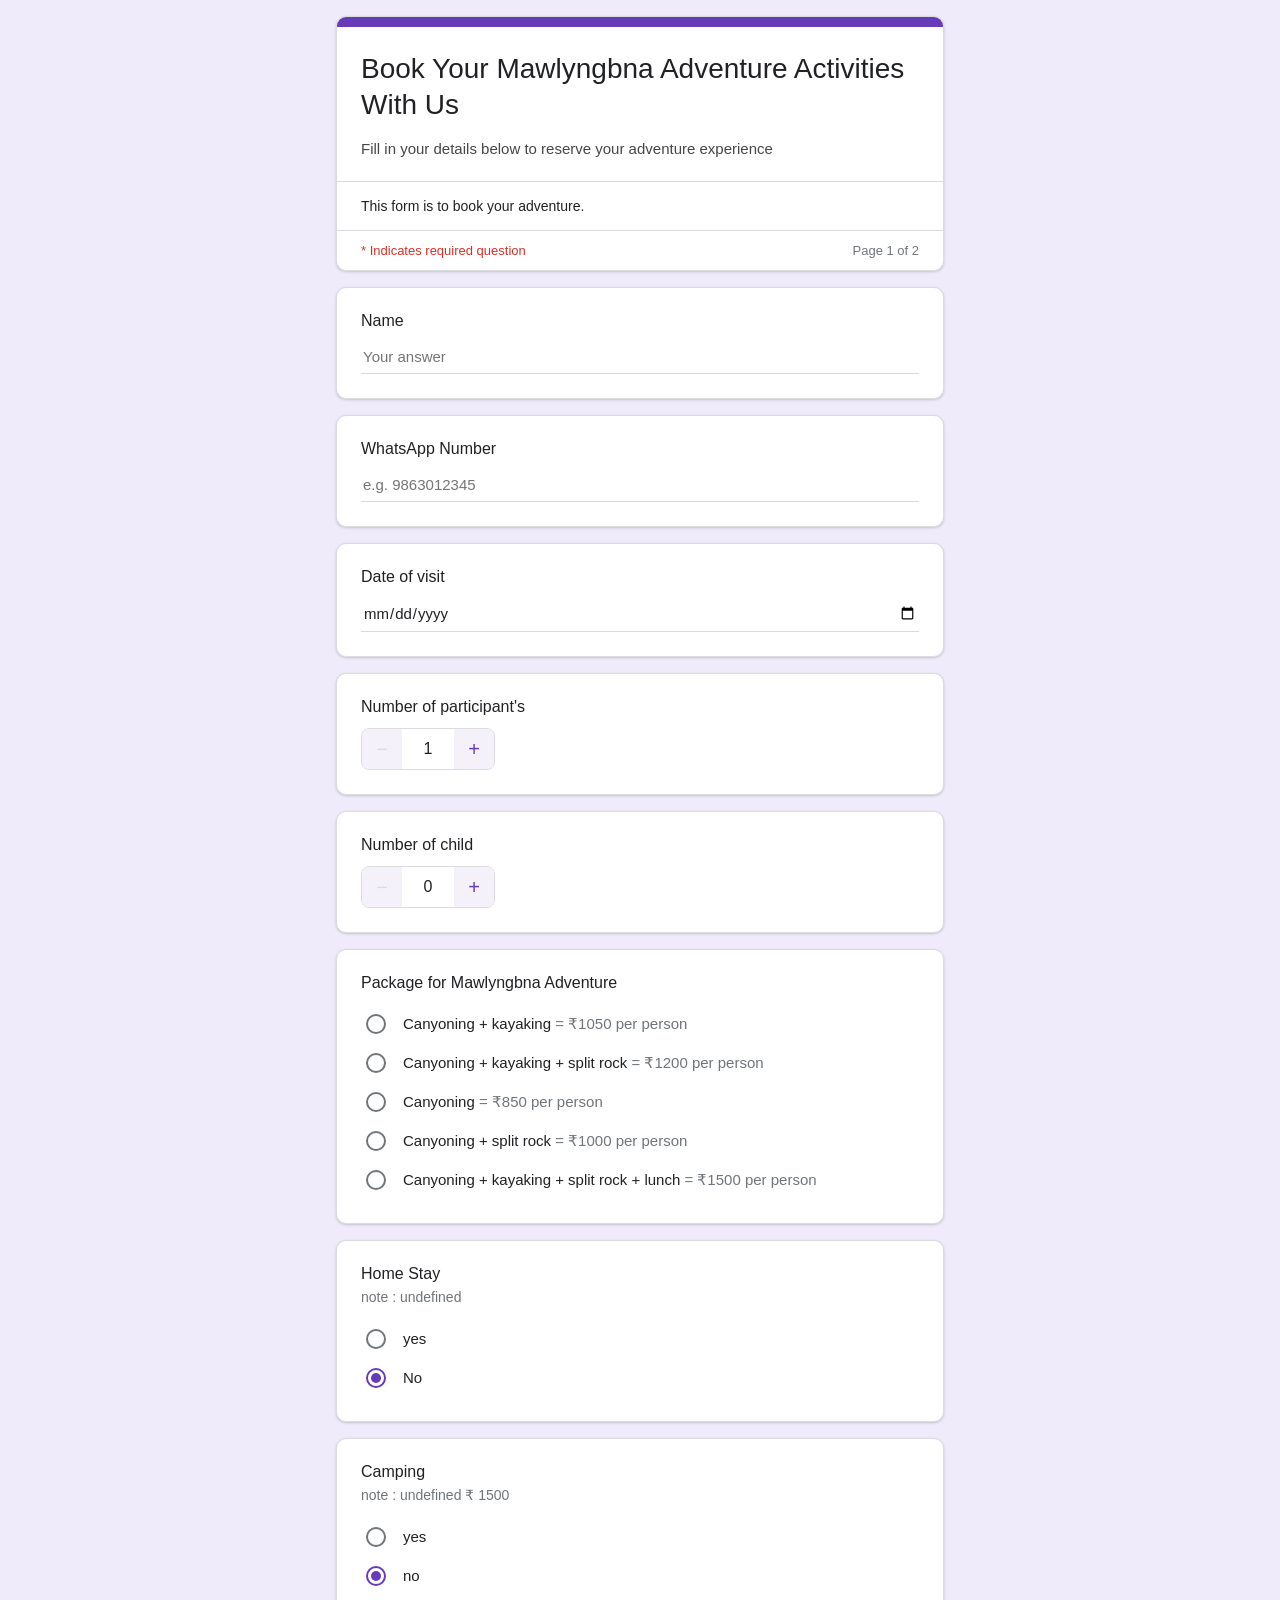
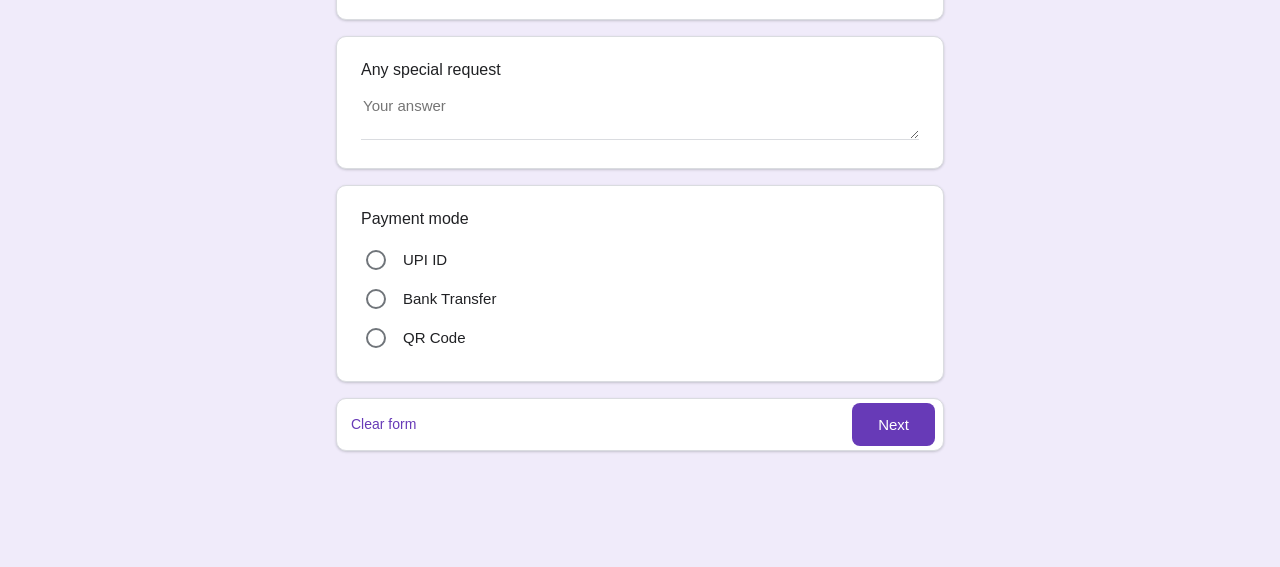
==== commit 76208c63: "Add note about free child stay in homestayCard" ====
--- a/index.html
+++ b/index.html
@@ -99,7 +99,7 @@
       <div class="card" id="homestayCard">
         <div class="card-body">
           <label class="q-label" id="homestayTitle">Home Stay</label>
-          <div class="q-note" id="homestayNote"></div>
+          <div class="q-note" id="homestayNote">Child below 6 is free</div>
           <div class="choice-row"><input type="radio" name="homestay" value="yes" id="hs_yes"><label for="hs_yes" id="hs_yes_label"></label></div>
           <div class="choice-row"><input type="radio" name="homestay" value="no" id="hs_no" checked><label for="hs_no" id="hs_no_label"></label></div>
         </div>
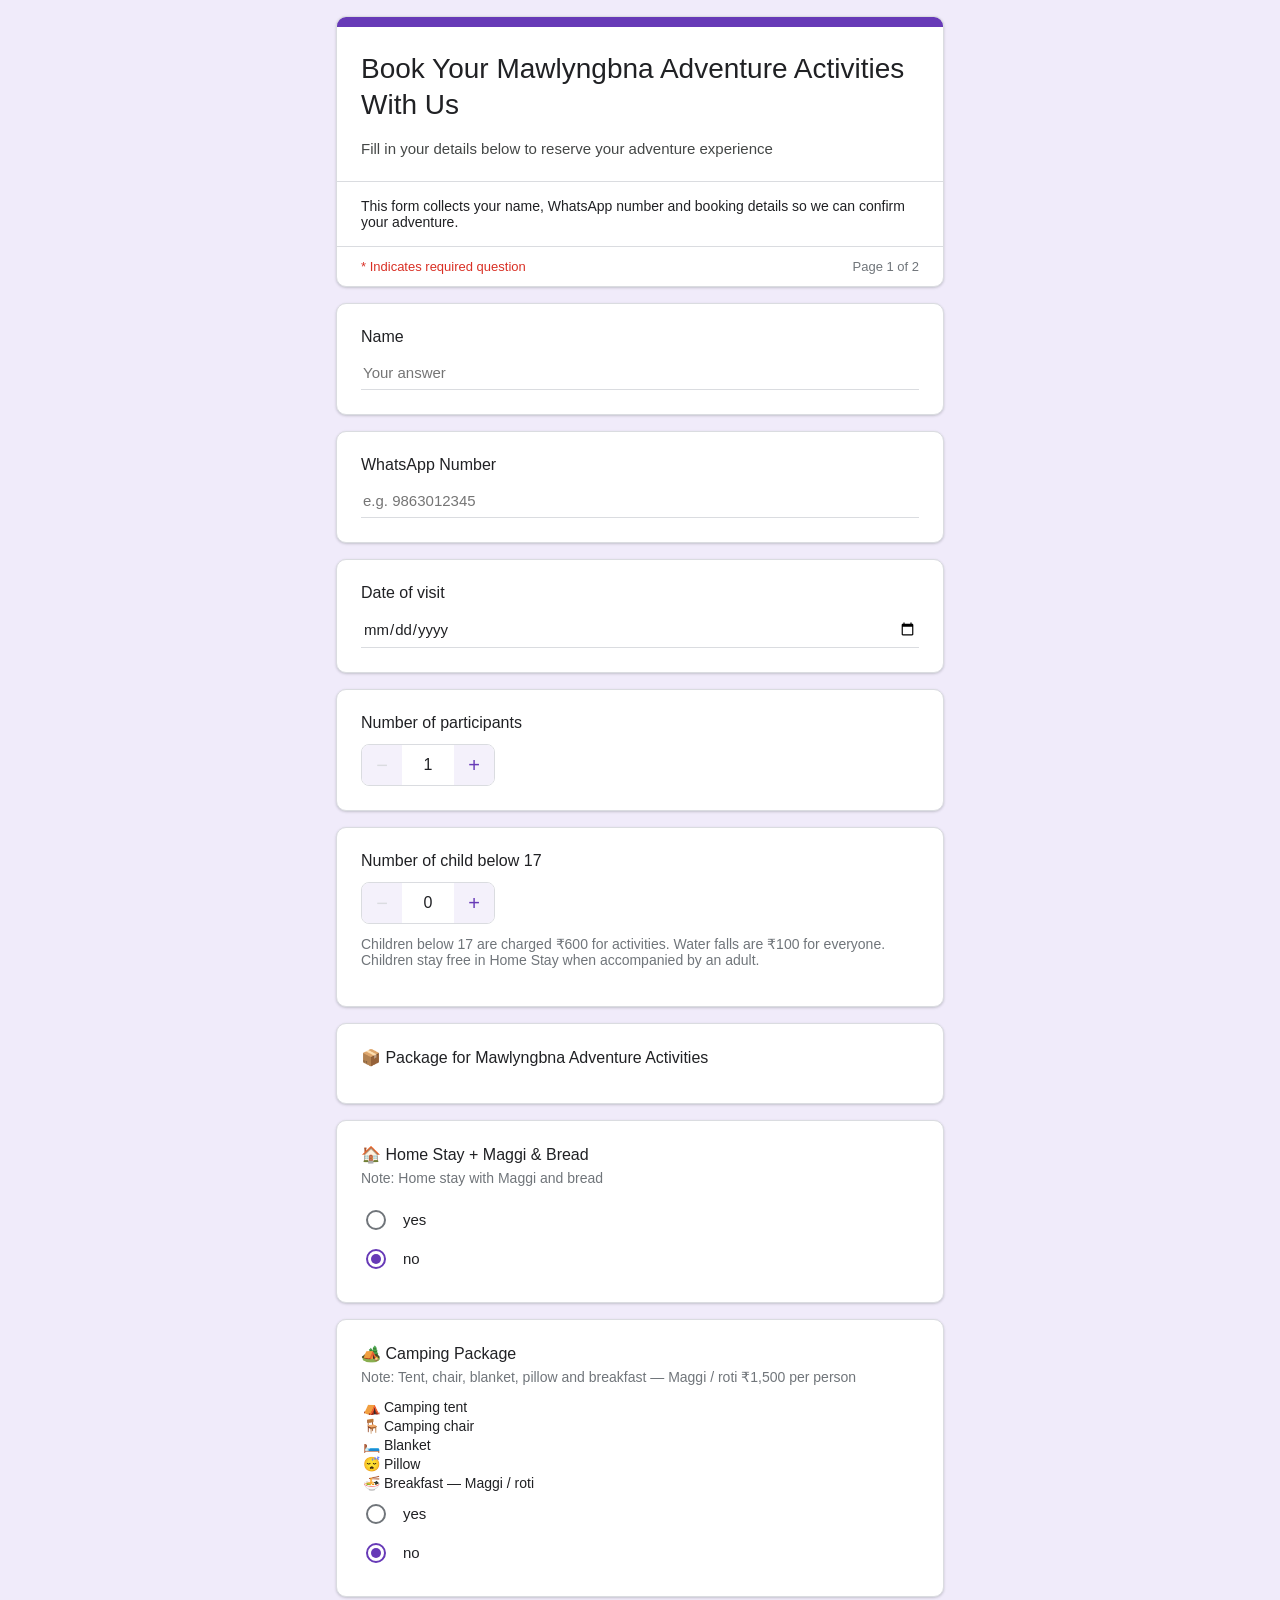
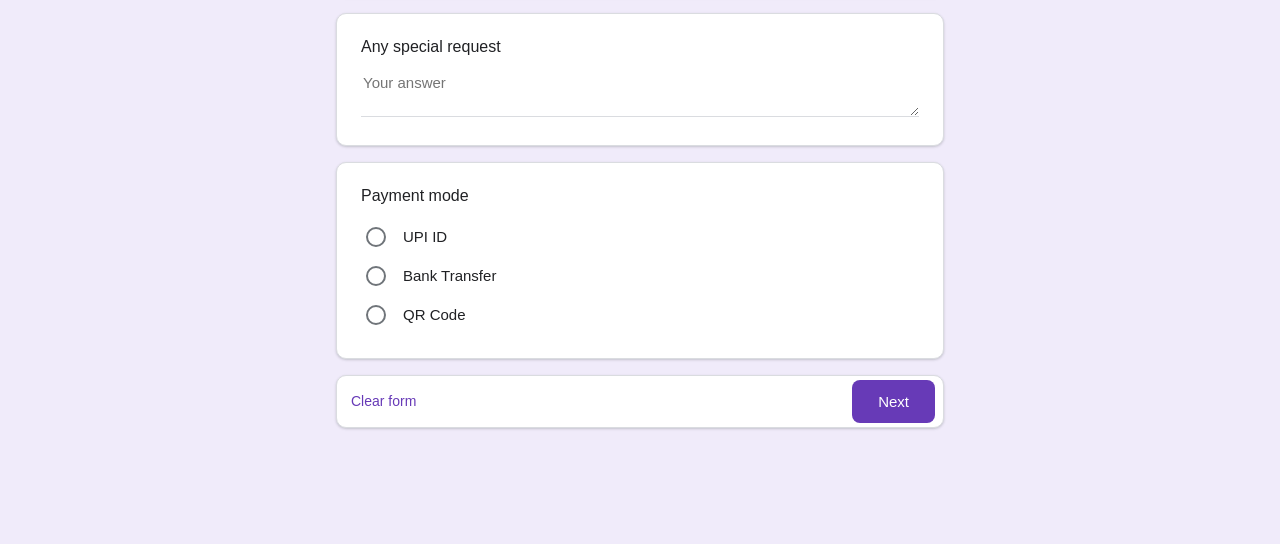
==== commit cacd58a1: "Add files via upload" ====
--- a/index.html
+++ b/index.html
@@ -79,10 +79,7 @@
             <input class="stepper-value" type="text" inputmode="numeric" id="f_children" name="children" value="0" readonly>
             <button type="button" data-action="inc" aria-label="Increase">&plus;</button>
           </div>
-          <div class="child-ages-wrap" id="childAgesWrap" hidden>
-            <div class="q-note" id="childAgeNote"></div>
-            <div id="childAgesList"></div>
-          </div>
+          <div class="q-note child-note" id="childNote"></div>
         </div>
       </div>
 
@@ -99,7 +96,7 @@
       <div class="card" id="homestayCard">
         <div class="card-body">
           <label class="q-label" id="homestayTitle">Home Stay</label>
-          <div class="q-note" id="homestayNote">Child below 6 is free</div>
+          <div class="q-note" id="homestayNote"></div>
           <div class="choice-row"><input type="radio" name="homestay" value="yes" id="hs_yes"><label for="hs_yes" id="hs_yes_label"></label></div>
           <div class="choice-row"><input type="radio" name="homestay" value="no" id="hs_no" checked><label for="hs_no" id="hs_no_label"></label></div>
         </div>
@@ -110,6 +107,7 @@
         <div class="card-body">
           <label class="q-label" id="campingTitle">Camping</label>
           <div class="q-note" id="campingNote"></div>
+          <div class="package-items" id="campingItems"></div>
           <div class="choice-row"><input type="radio" name="camping" value="yes" id="cp_yes"><label for="cp_yes" id="cp_yes_label"></label></div>
           <div class="choice-row"><input type="radio" name="camping" value="no" id="cp_no" checked><label for="cp_no" id="cp_no_label"></label></div>
         </div>
--- a/style.css
+++ b/style.css
@@ -391,3 +391,39 @@
   .card-body { padding: 20px 18px; }
   .header-card h1 { font-size: 22px; }
 }
+
+/* Package details / emoji bullet list */
+.package-choice {
+  align-items: flex-start;
+}
+.package-choice label {
+  display: block;
+  flex: 1;
+  line-height: 1.45;
+}
+.package-title {
+  display: block;
+  font-weight: 500;
+}
+.package-child-price {
+  display: block;
+  margin-top: 3px;
+  font-size: 13px;
+  opacity: .78;
+}
+.package-items {
+  margin-top: 8px;
+  padding-left: 2px;
+}
+.package-includes {
+  font-size: 13px;
+  font-weight: 600;
+  margin-bottom: 3px;
+}
+.package-item {
+  font-size: 14px;
+  margin: 3px 0;
+}
+.child-note {
+  margin-top: 12px;
+}
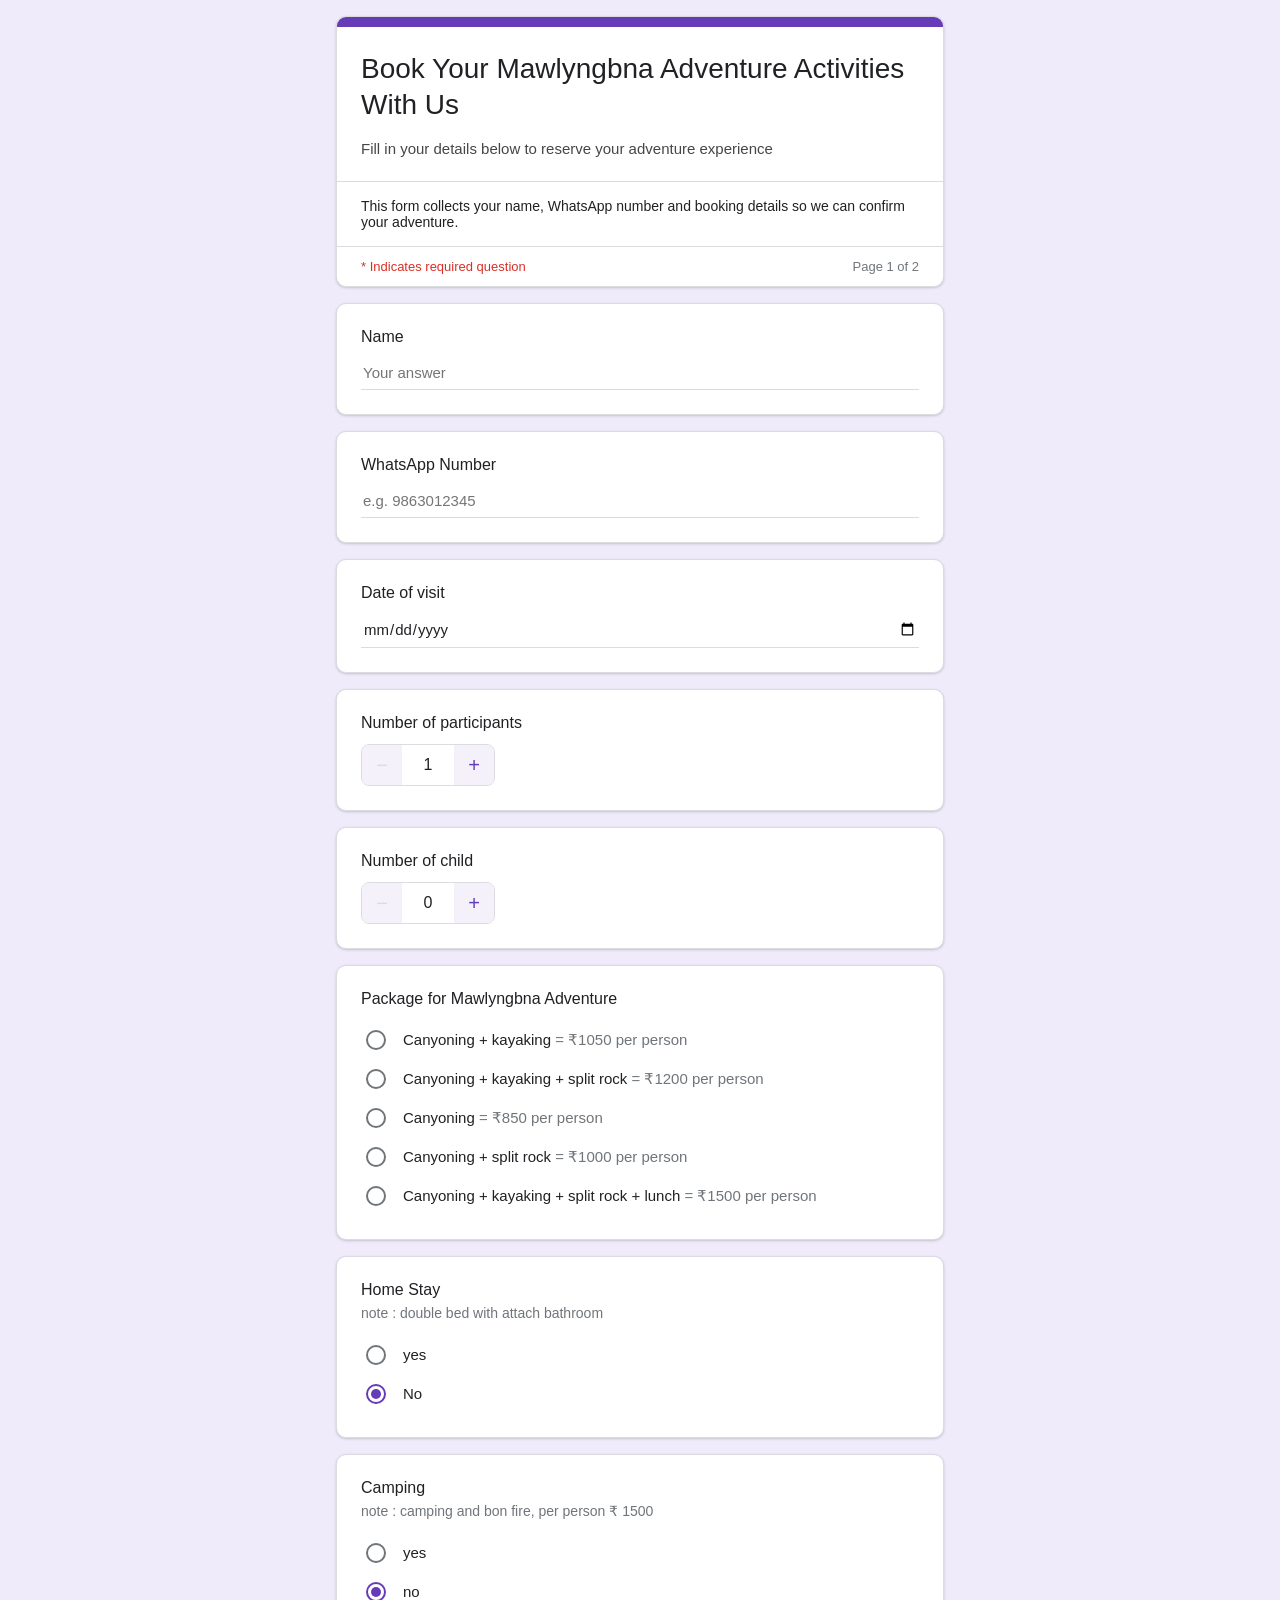
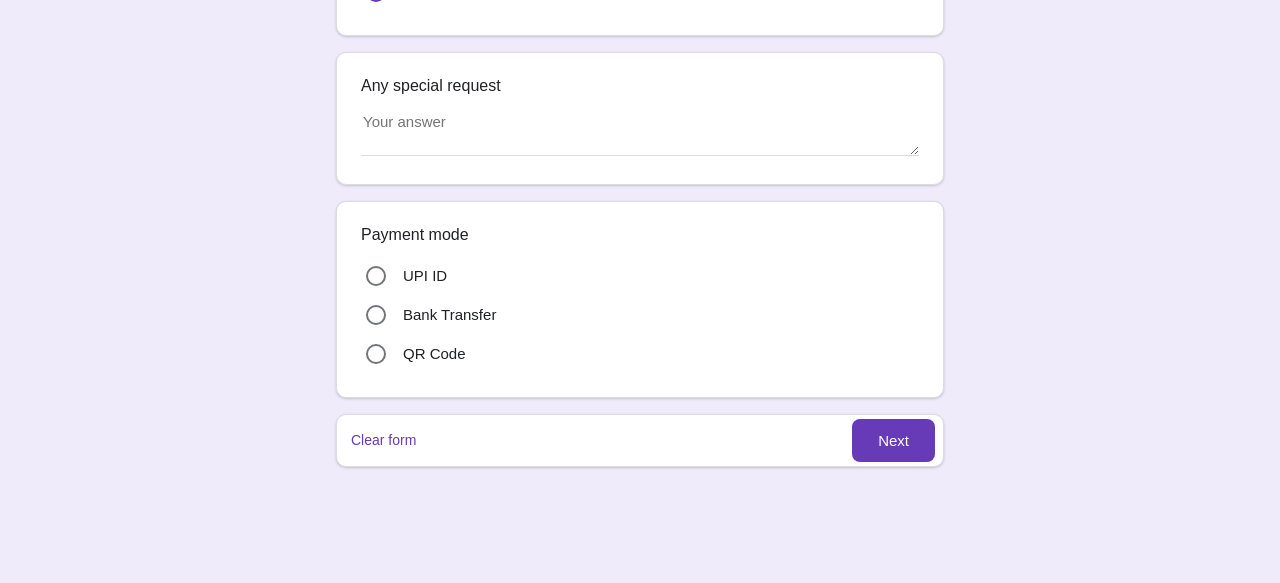
==== commit a1748086: "Add files via upload" ====
--- a/index.html
+++ b/index.html
@@ -79,7 +79,10 @@
             <input class="stepper-value" type="text" inputmode="numeric" id="f_children" name="children" value="0" readonly>
             <button type="button" data-action="inc" aria-label="Increase">&plus;</button>
           </div>
-          <div class="q-note child-note" id="childNote"></div>
+          <div class="child-ages-wrap" id="childAgesWrap" hidden>
+            <div class="q-note" id="childAgeNote"></div>
+            <div id="childAgesList"></div>
+          </div>
         </div>
       </div>
 
@@ -107,7 +110,6 @@
         <div class="card-body">
           <label class="q-label" id="campingTitle">Camping</label>
           <div class="q-note" id="campingNote"></div>
-          <div class="package-items" id="campingItems"></div>
           <div class="choice-row"><input type="radio" name="camping" value="yes" id="cp_yes"><label for="cp_yes" id="cp_yes_label"></label></div>
           <div class="choice-row"><input type="radio" name="camping" value="no" id="cp_no" checked><label for="cp_no" id="cp_no_label"></label></div>
         </div>
--- a/style.css
+++ b/style.css
@@ -391,39 +391,3 @@
   .card-body { padding: 20px 18px; }
   .header-card h1 { font-size: 22px; }
 }
-
-/* Package details / emoji bullet list */
-.package-choice {
-  align-items: flex-start;
-}
-.package-choice label {
-  display: block;
-  flex: 1;
-  line-height: 1.45;
-}
-.package-title {
-  display: block;
-  font-weight: 500;
-}
-.package-child-price {
-  display: block;
-  margin-top: 3px;
-  font-size: 13px;
-  opacity: .78;
-}
-.package-items {
-  margin-top: 8px;
-  padding-left: 2px;
-}
-.package-includes {
-  font-size: 13px;
-  font-weight: 600;
-  margin-bottom: 3px;
-}
-.package-item {
-  font-size: 14px;
-  margin: 3px 0;
-}
-.child-note {
-  margin-top: 12px;
-}
